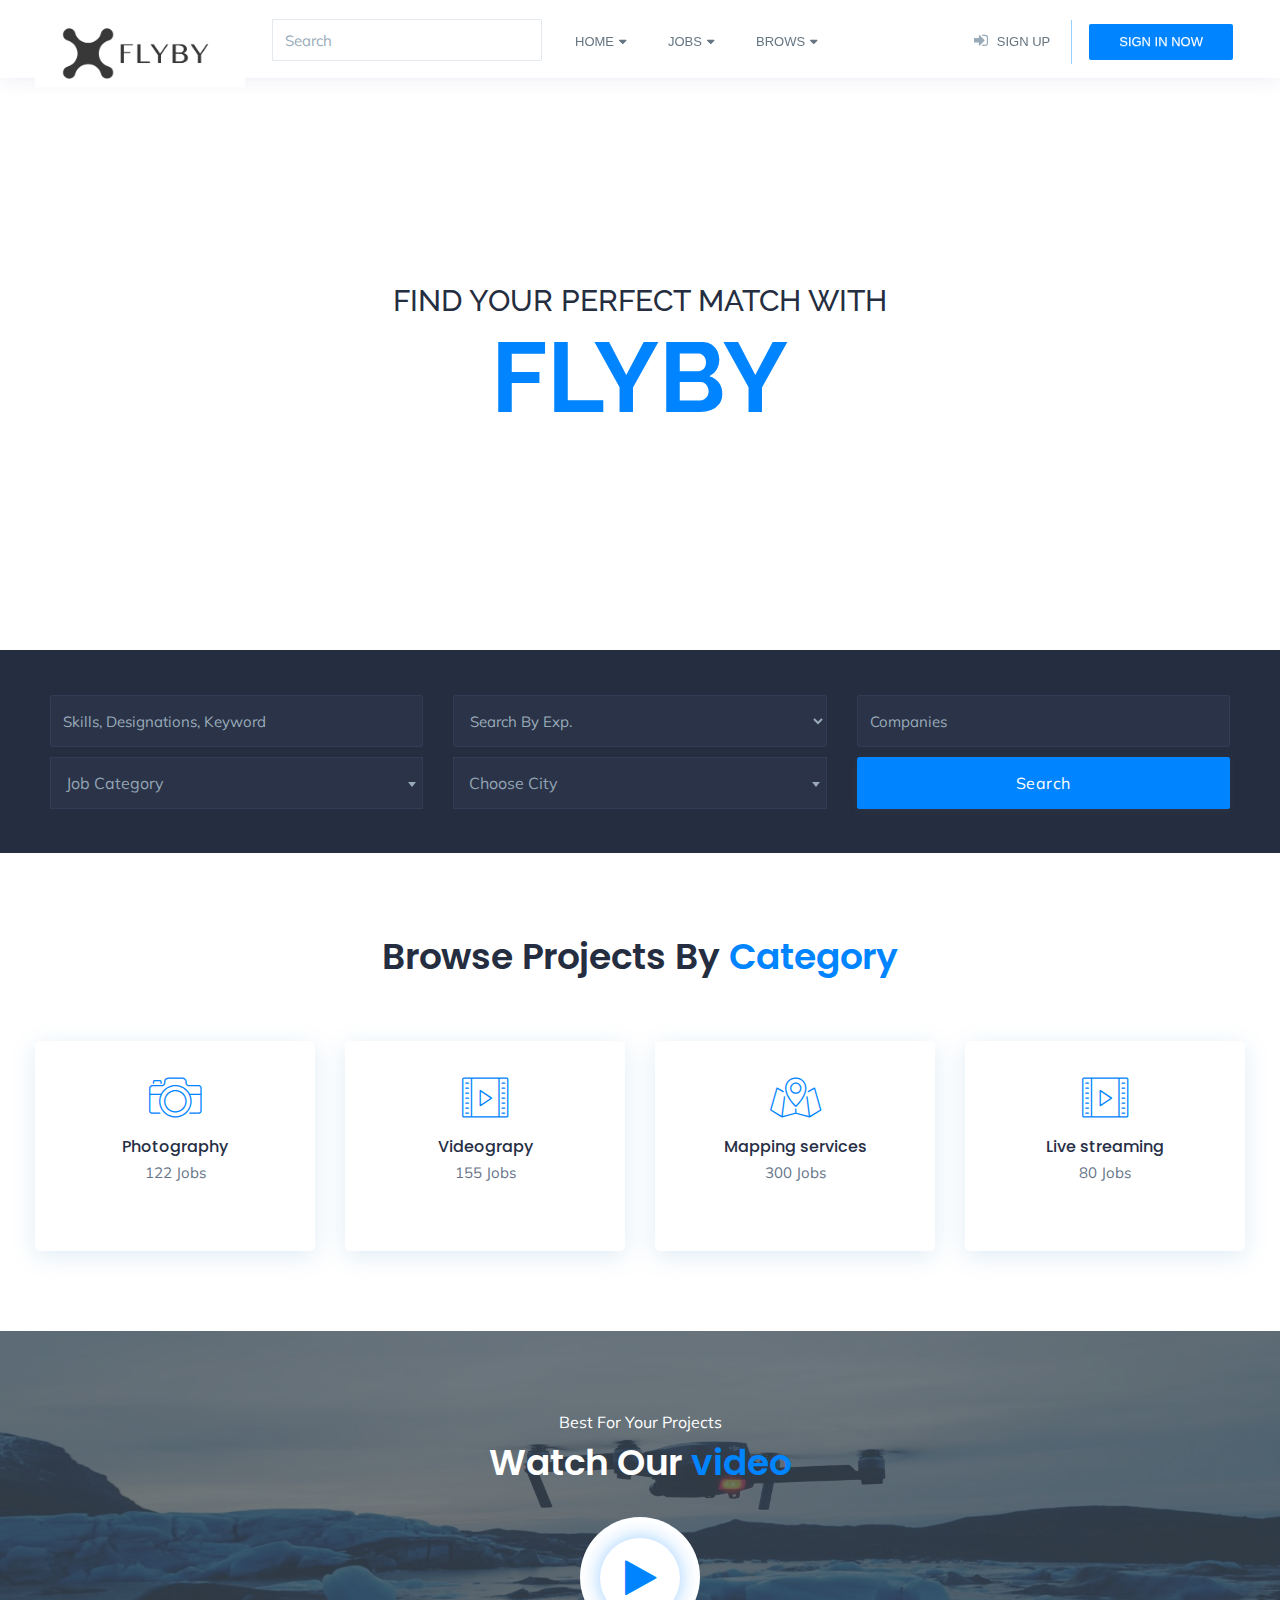
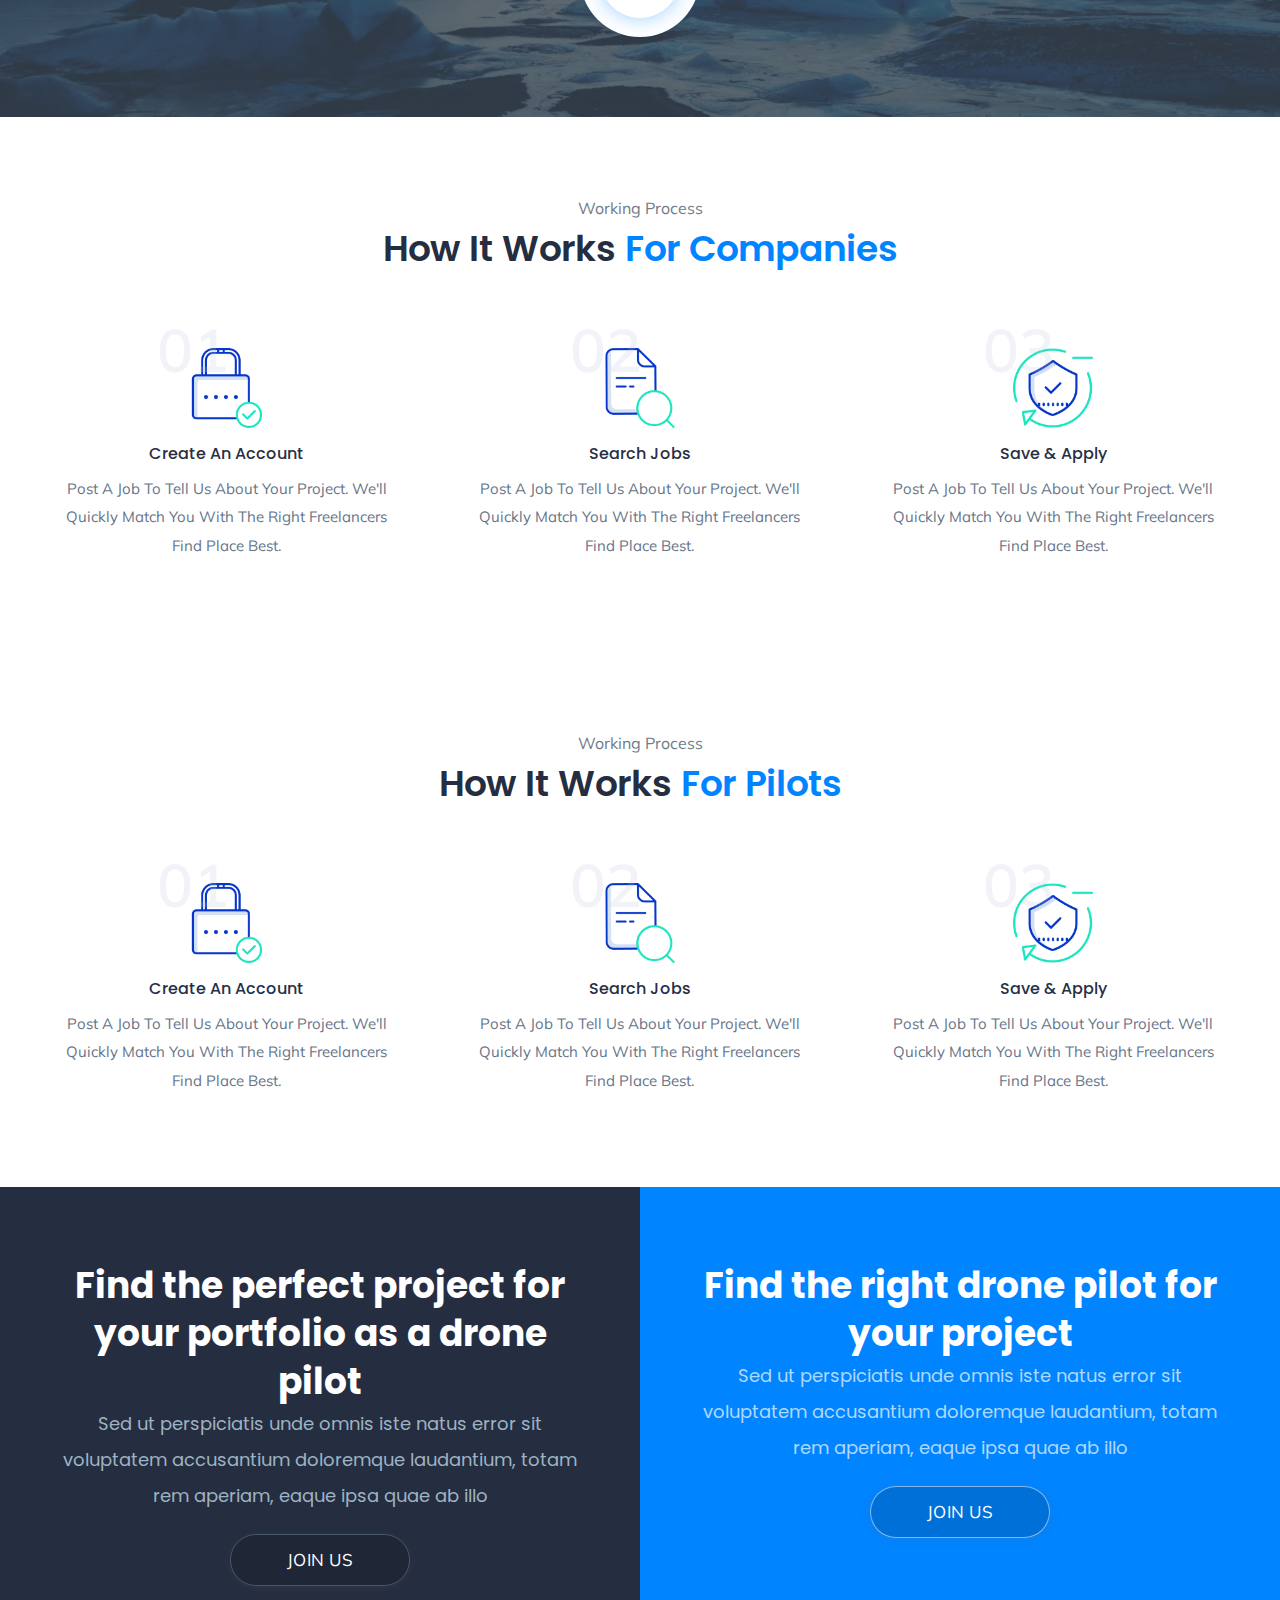
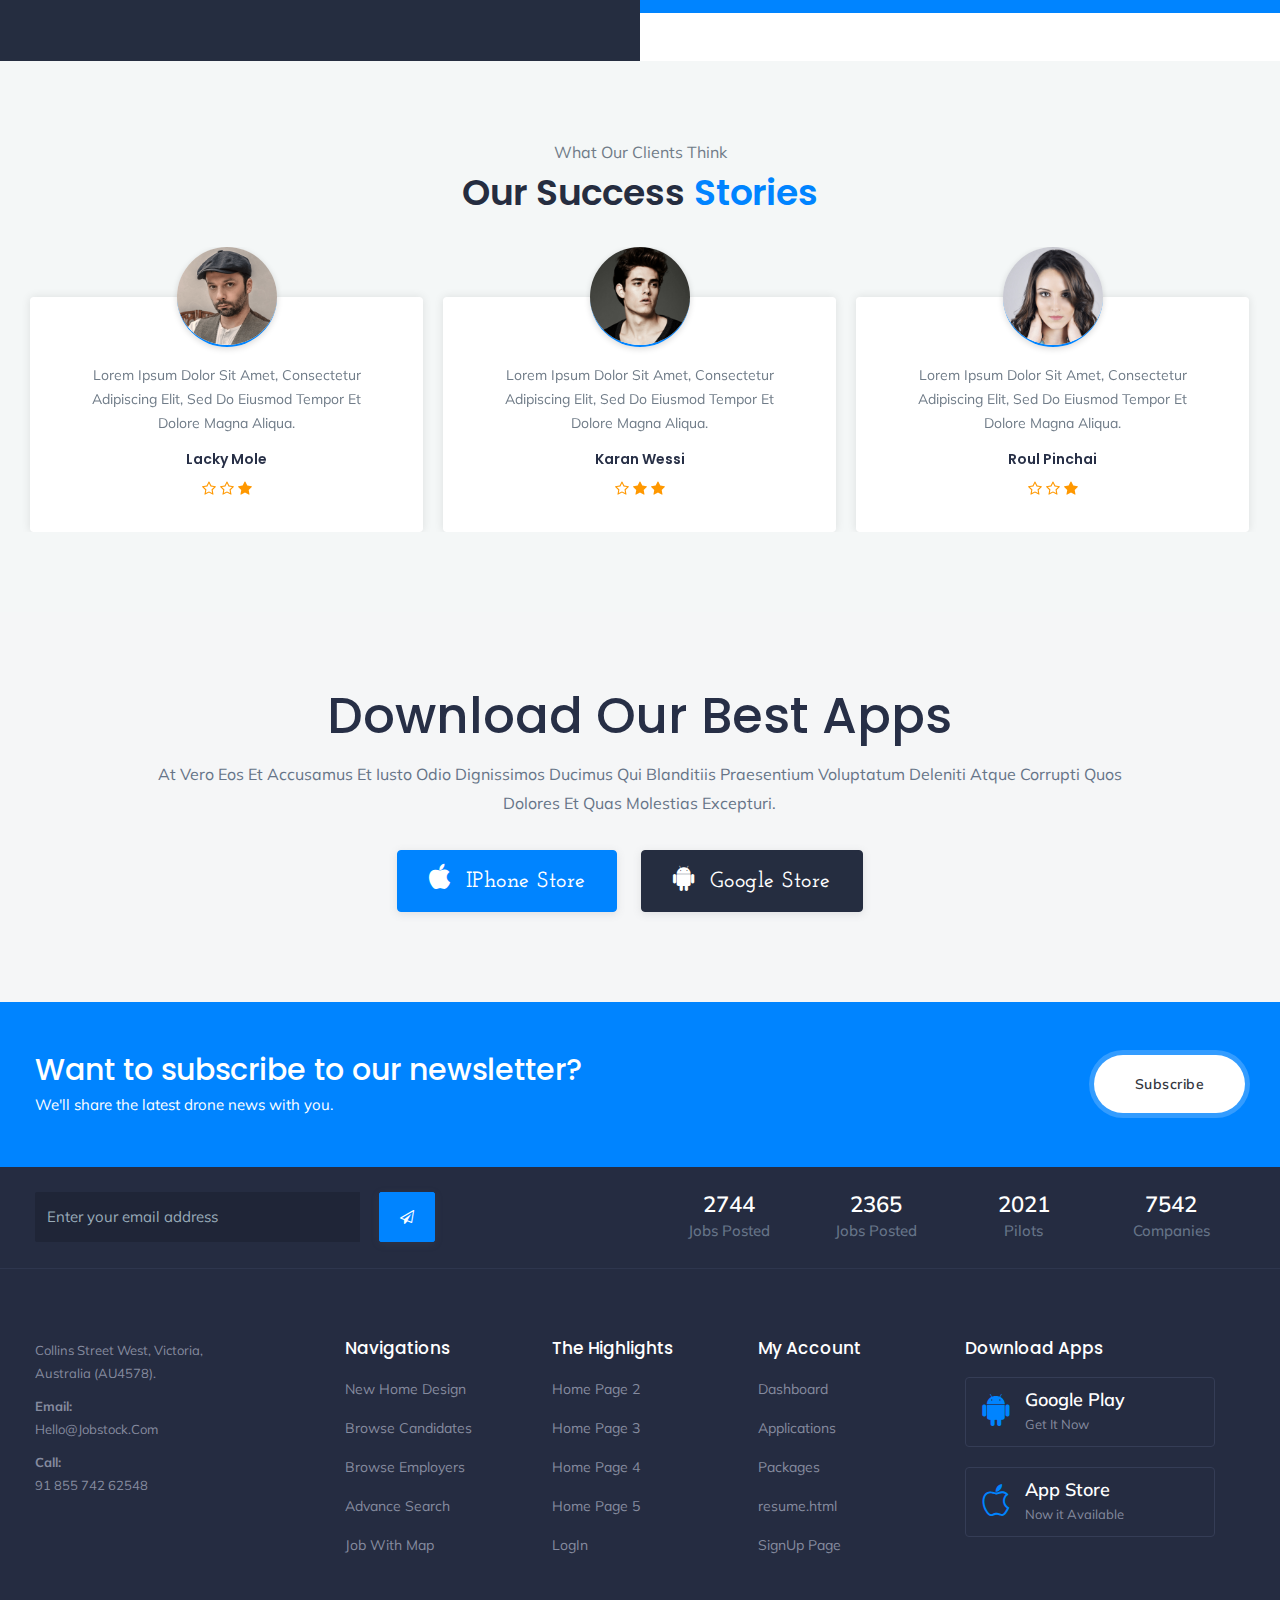
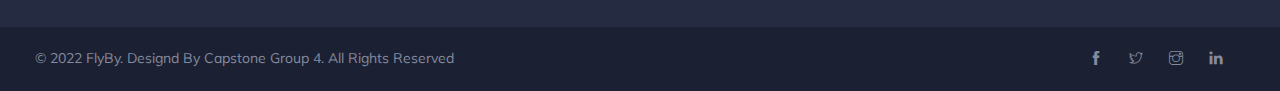
==== _html/Flyby_homepage.html @ d226b9eb "flyby pages" ====
<!doctype html>
<html lang="en">
<head>
	<!-- Basic Page Needs
	================================================== -->
	<title>Job Stock - Responsive Job Portal Bootstrap Template | ThemezHub</title>
	<meta charset="utf-8">
	<meta name="viewport" content="width=device-width, initial-scale=1, maximum-scale=1">

	<!-- CSS
	================================================== -->
	<link rel="stylesheet" href="assets/plugins/css/plugins.css">
    <link href="assets/css/style.css" rel="stylesheet">
	<link href="assets/css/colors/blue-style.css" rel="stylesheet">
	
</head>

	<body>
		<div class="Loader"></div>
		<div class="wrapper">  
			<!-- Start Navigation -->
			<nav class="navbar navbar-default navbar-fixed navbar-light white bootsnav">

				<div class="container">            
					<button type="button" class="navbar-toggle" data-toggle="collapse" data-target="#navbar-menu">
						<i class="fa fa-bars"></i>
					</button>
					<!-- Start Header Navigation -->
					<div class="navbar-header">
						<a class="navbar-brand" href="index.html">
							<img src="assets/img/flyby_logo.png" class="logo logo-display" alt="">
							<img src="assets/img/flyby_logo.png" class="logo logo-scrolled" alt="">
						</a>
					</div>

					<!-- Collect the nav links, forms, and other content for toggling -->
					<div class="collapse navbar-collapse" id="navbar-menu">
						<ul class="nav navbar-nav navbar-left" data-in="fadeInDown" data-out="fadeOutUp">
							<li class="active"><input type="text" class="form-control" placeholder="Search"></li>
							<li class="dropdown">
								<a href="login.html" class="dropdown-toggle" data-toggle="dropdown">Home</a>
								<ul class="dropdown-menu animated fadeOutUp">
									<li><a href="index.html">Home Page 1</a></li>
									<li><a href="index-2.html">Home Page 2</a></li>
									<li><a href="index-3.html">Home Page 3</a></li>
									<li><a href="index-4.html">Home Page 4</a></li>
									<li><a href="index-5.html">Home Page 5</a></li><li><a href="index-6.html">Home Page 6</a></li>
									<li><a href="freelancing.html">Freelancing</a></li>
								</ul>
							</li>
							<li class="dropdown">
								<a href="login.html" class="dropdown-toggle" data-toggle="dropdown">Jobs</a>
								<ul class="dropdown-menu animated fadeOutUp">
									
									<li class="dropdown">
										<a href="#" class="dropdown-toggle" data-toggle="dropdown">Job Listing</a>
										<ul class="dropdown-menu animated fadeOutUp">
											<li><a href="browse-jobs.html">Browse Jobs</a></li>
											<li><a href="browse-jobs-list.html">Browse Jobs With Sidebar</a></li>
											<li><a href="browse-jobs-grid.html">Job In Grid</a></li>
											<li><a href="search-new.html">Search Job</a></li>
											<li><a href="popular-jobs.html">Popular Jobs</a></li>
										</ul>
									</li>
									
									<li class="dropdown">
										<a href="#" class="dropdown-toggle" data-toggle="dropdown">Job Detail</a>
										<ul class="dropdown-menu animated fadeOutUp">
											<li><a href="job-detail-1.html">Job Detail 1</a></li>
											<li><a href="job-detail-2.html">Job Detail 2</a></li>
											<li><a href="job-detail-3.html">Job Detail 3</a></li>
											<li><a href="advance-search.html">Advance Search Job</a></li>
											<li><a href="advance-search-2.html">Advance Search Job 2</a></li>
										</ul>
									</li>
									
									<li><a href="job-with-map.html">Job With Map</a></li>
									<li><a href="register.html">SignUp Page</a></li>
									<li><a href="dashboard/index.html">Dashboard</a></li>									
								</ul>
							</li>
							
							<li class="dropdown megamenu-fw"><a href="#" class="dropdown-toggle" data-toggle="dropdown">Brows</a>
								<ul class="dropdown-menu megamenu-content" role="menu">
									<li>
										<div class="row">
											<div class="col-menu col-md-3">
												<h6 class="title">Main Pages</h6>
												<div class="content">
													<ul class="menu-col">
														<li><a href="login.html">New Login</a></li>
														<li><a href="signin-signup.html">Sign In / Sign Up</a></li>
														<li><a href="search-job.html">Search Job</a></li>
														<li><a href="accordion.html">Accordion</a></li>
														<li><a href="tab.html">Tab Style</a></li>
														<li><a href="blog.html">Blog</a></li>
														<li><a href="pricing.html">Pricing</a></li>
													</ul>
												</div>
											</div><!-- end col-3 -->
											<div class="col-menu col-md-3">
												<h6 class="title">For Candidate</h6>
												<div class="content">
													<ul class="menu-col">
														
														
														<li><a href="browse-candidate-list.html">Browse Candidates</a></li>
														<li><a href="manage-candidate.html">Browse Candidate</a></li>
														<li><a href="top-candidate.html">Top candidate</a></li>
														<li><a href="candidate-profile.html">Candidate Detail</a></li>
														<li><a href="candidate-detail.html">New Candidate Detail</a></li>
														<li><a href="browse-resume-grid.html">Browse Candidate Grid</a></li>
														<li><a href="browse-candidate-map.html">Browse Candidate With Map</a></li>
														<li><a href="browse-resume.html">Browse Resume</a></li>
																												
													</ul>
												</div>
											</div><!-- end col-3 -->
											<div class="col-menu col-md-3">
												<h6 class="title">For Employer</h6>
												<div class="content">
													<ul class="menu-col">
														<li><a href="browse-employer-list.html">Employer With Sidebar</a></li>
														<li><a href="browse-company.html">Browse Companies</a></li>
														<li><a href="company-detail.html">Company Detail</a></li>
														<li><a href="create-job.html">Create Job</a></li>
														<li><a href="create-company.html">Create Company</a></li>
														<li><a href="manage-company.html">Manage Company</a></li>
														<li><a href="manage-employee.html">Manage Employee</a></li>
														<li><a href="employer-profile.html">Employer Profile</a></li>
													</ul>
												</div>
											</div>    
											<div class="col-menu col-md-3">
												<h6 class="title">Extra Pages <span class="new-offer">New</span></h6>
												<div class="content">
													<ul class="menu-col">
														<li><a href="top-candidate-detail.html">Top Candidate detail</a></li>
														<li><a href="payment-methode.html">Payment Methode</a></li>
														<li><a href="new-login-signup.html">New LogIn / SignUp</a></li>
														<li><a href="top-candidate-2.html">Top candidate 2</a></li>
														<li><a href="premium-candidate.html">Premium Candidate</a></li>
														<li><a href="premium-candidate-detail.html">Premium Candidate Detail</a></li>
														<li><a href="contact.html">Get in Touch</a></li>
													</ul>
												</div>
											</div><!-- end col-3 -->
										</div><!-- end row -->
									</li>
								</ul>
							</li>
						</ul>
						<ul class="nav navbar-nav navbar-right" data-in="fadeInDown" data-out="fadeOutUp">
							<li><a href="register.html"><i class="fa fa-sign-in"></i>Sign Up</a></li>
							<li class="left-br"><a href="javascript:void(0)"  data-toggle="modal" data-target="#signup" class="signin">Sign In Now</a></li>
						</ul>
					</div><!-- /.navbar-collapse -->
				</div>   
			</nav>
			<!-- End Navigation -->
			<div class="clearfix"></div>
			

			<!-- Main Banner Section Start -->
			<div class="simple-banner" style="background-image:url(assets/img/FlyBy_banner4_size.jpg);">  
				<!-- Wrapper for carousel items -->
				<div class="container">
					<div class="simple-banner-caption">
							<div class="col-md-10 col-sm-10 col-md-offset-1 col-sm-offset-1 banner-text">
								<h3>Find your perfect match with</h3>
								<h1><span>FlyBy</span></h1>
							</div>
					</div>
				</div>
			</div>
			<div class="clearfix"></div>
			<!-- Main Banner Section End -->
			
			<!-- bottom form section start -->
			<section class="bottom-search-form">
				<div class="container">
					<form class="bt-form">
						<div class="col-md-4 col-sm-6">
							<input type="text" class="form-control" placeholder="Skills, Designations, Keyword">
						</div>
						<div class="col-md-4 col-sm-6">
							<select class="form-control">
							  <option>Search By Exp.</option>
							  <option>1 Year</option>
							  <option>2 Year</option>
							  <option>3 Year</option>
							  <option>4 Year</option>
							</select>
						</div>
						<div class="col-md-4 col-sm-6">
							<input type="text" class="form-control" id="joblist" placeholder="Companies">
						</div>
						<div class="col-md-4 col-sm-6">
							<select id="choose-category" class="form-control">
								<option>Job Category</option>
								<option>Education & Trainee</option>
								<option>Sales & Marketing</option>
								<option>Automotive Jobs</option>
								<option>Health & Medical</option>
								<option>Design & Development</option>
								<option>Book Services</option>
							</select>
						</div>
						<div class="col-md-4 col-sm-6">
							<select id="choose-city" class="form-control">
								<option>Choose City</option>
								<option>Chandigarh</option>
								<option>London</option>
								<option>England</option>
								<option>Pratapcity</option>
								<option>Ukrain</option>
								<option>Wilangana</option>
							</select>
						</div>
						<div class="col-md-4 col-sm-6">
							<button type="submit" class="btn btn-primary">Search</button>
						</div>
					</form>
				</div>
			</section>
			<!-- Bottom Search Form Section End -->
			
			<!-- Jobs By Category Start-->
			<section>
				<div class="container">
				
				  <div class="row">
						<div class="main-heading">
							<h2>Browse Projects By <span>Category</span></h2>
						</div>
				   </div>

				   <div class="row">
						
						<div class="col-md-3 col-sm-6">
							<div class="category-box" data-aos="fade-up">
								<div class="category-desc">
									<div class="category-icon">
										<i class="icon-camera" aria-hidden="true"></i>
										<i class="icon-camera abs-icon" aria-hidden="true"></i>
									</div>

									<div class="category-detail category-desc-text">
										<h4> <a href="browse-jobs-grid.html">Photography</a></h4>
										<p>122 Jobs</p>
									</div>
								</div>
							</div>
						</div>
						
						<div class="col-md-3 col-sm-6">
							<div class="category-box" data-aos="fade-up">
								<div class="category-desc">
									<div class="category-icon">
										<i class="icon-video" aria-hidden="true"></i>
										<i class="icon-video abs-icon" aria-hidden="true"></i>
									</div>

									<div class="category-detail category-desc-text">
										<h4> <a href="browse-jobs-grid.html">Videograpy</a></h4>
										<p>155 Jobs</p>
									</div>
								</div>
							</div>
						</div>
						
						<div class="col-md-3 col-sm-6">
							<div class="category-box" data-aos="fade-up">
								<div class="category-desc">
									<div class="category-icon">
										<i class="icon-map" aria-hidden="true"></i>
										<i class="icon-map abs-icon" aria-hidden="true"></i>
									</div>

									<div class="category-detail category-desc-text">
										<h4> <a href="browse-jobs-grid.html">Mapping services</a></h4>
										<p>300 Jobs</p>
									</div>
								</div>
							</div>
						</div>
						
						<div class="col-md-3 col-sm-6">
							<div class="category-box" data-aos="fade-up">
								<div class="category-desc">
									<div class="category-icon">
										<i class="icon-video" aria-hidden="true"></i>
										<i class="icon-video abs-icon" aria-hidden="true"></i>
									</div>

									<div class="category-detail category-desc-text">
										<h4> <a href="browse-jobs-grid.html">Live streaming</a></h4>
										<p>80 Jobs</p>
									</div>
								</div>
							</div>
						</div>
<!-- 						
						<div class="col-md-3 col-sm-6">
							<div class="category-box" data-aos="fade-up">
								<div class="category-desc">
									<div class="category-icon">
										<i class="icon-heart" aria-hidden="true"></i>
										<i class="icon-heart abs-icon" aria-hidden="true"></i>
									</div>

									<div class="category-detail category-desc-text">
										<h4> <a href="browse-jobs-grid.html">Healthcare</a></h4>
										<p>120 Jobs</p>
									</div>
								</div>
							</div>
						</div>
						
						<div class="col-md-3 col-sm-6">
							<div class="category-box" data-aos="fade-up">
								<div class="category-desc">
									<div class="category-icon">
										<i class="icon-wine" aria-hidden="true"></i>
										<i class="icon-wine abs-icon" aria-hidden="true"></i>
									</div>

									<div class="category-detail category-desc-text">
										<h4> <a href="browse-jobs-grid.html">Restaurant & Food</a></h4>
										<p>78 Jobs</p>
									</div>
								</div>
							</div>
						</div>
						
						<div class="col-md-3 col-sm-6">
							<div class="category-box" data-aos="fade-up">
								<div class="category-desc">
									<div class="category-icon">
										<i class="icon-map" aria-hidden="true"></i>
										<i class="icon-map abs-icon" aria-hidden="true"></i>
									</div>

									<div class="category-detail category-desc-text">
										<h4> <a href="browse-jobs-grid.html">Transportation</a></h4>
										<p>90 Jobs</p>
									</div>
								</div>
							</div>
						</div>
						
						<div class="col-md-3 col-sm-6">
							<div class="category-box" data-aos="fade-up">
								<div class="category-desc">
									<div class="category-icon">
										<i class="icon-desktop" aria-hidden="true"></i>
										<i class="icon-desktop abs-icon" aria-hidden="true"></i>
									</div>

									<div class="category-detail category-desc-text">
										<h4> <a href="browse-jobs-grid.html">Telecommunications</a></h4>
										<p>210 Jobs</p>
									</div>
								</div>
							</div>
						</div>
						 -->
					</div>
					
				</div>
			</section>
			<!-- Job By Category End-->
			
			<!-- video section Start -->
			<section class="video-sec dark" id="video" style="background-image:url(assets/img/FlyBy_banner_size.jpg);">
				<div class="container">
					<div class="row">
						<div class="main-heading">
							<p>Best For Your Projects</p>
							<h2>Watch Our <span>video</span></h2>
						</div>
					</div>
					<!--/row-->
					<div class="video-part">
						<a href="#" data-toggle="modal" data-target="#my-video" class="video-btn"><i class="fa fa-play"></i></a>
					</div>
				</div>
			</section>
			<!-- video section Start -->
			

			<!-- ====================== 1 How It Work ================= -->
			<section class="how-it-works">
				<div class="container">
					
					<div class="row" data-aos="fade-up">
						<div class="col-md-12">
							<div class="main-heading">
								<p>Working Process</p>
								<h2>How It Works <span>For Companies</span></h2>
							</div>
						</div>
					</div>
					
					<div class="row">
					
						<div class="col-md-4 col-sm-4">
							<div class="working-process">
								<span class="process-img">
									<img src="assets/img/step-1.png" class="img-responsive" alt="" />
									<span class="process-num">01</span>
								</span>
								<h4>Create An Account</h4>
								<p>Post a job to tell us about your project. We'll quickly match you with the right freelancers find place best.</p>
							</div>
						</div>
						
						<div class="col-md-4 col-sm-4">
							<div class="working-process">
								<span class="process-img">
									<img src="assets/img/step-2.png" class="img-responsive" alt="" />
									<span class="process-num">02</span>
								</span>
								<h4>Search Jobs</h4>
								<p>Post a job to tell us about your project. We'll quickly match you with the right freelancers find place best.</p>
							</div>
						</div>
						
						<div class="col-md-4 col-sm-4">
							<div class="working-process">
								<span class="process-img">
									<img src="assets/img/step-3.png" class="img-responsive" alt="" />
									<span class="process-num">03</span>
								</span>
								<h4>Save & Apply</h4>
								<p>Post a job to tell us about your project. We'll quickly match you with the right freelancers find place best.</p>
							</div>
						</div>
						
					</div>
					
				</div>
			</section>
			<div class="clearfix"></div>
			<!-- ====================== 1 How It Work END ================= -->
			
			<!-- ====================== 2 How It Work ================= -->
			<section class="how-it-works">
				<div class="container">
					
					<div class="row" data-aos="fade-up">
						<div class="col-md-12">
							<div class="main-heading">
								<p>Working Process</p>
								<h2>How It Works <span>For Pilots</span></h2>
							</div>
						</div>
					</div>
					
					<div class="row">
					
						<div class="col-md-4 col-sm-4">
							<div class="working-process">
								<span class="process-img">
									<img src="assets/img/step-1.png" class="img-responsive" alt="" />
									<span class="process-num">01</span>
								</span>
								<h4>Create An Account</h4>
								<p>Post a job to tell us about your project. We'll quickly match you with the right freelancers find place best.</p>
							</div>
						</div>
						
						<div class="col-md-4 col-sm-4">
							<div class="working-process">
								<span class="process-img">
									<img src="assets/img/step-2.png" class="img-responsive" alt="" />
									<span class="process-num">02</span>
								</span>
								<h4>Search Jobs</h4>
								<p>Post a job to tell us about your project. We'll quickly match you with the right freelancers find place best.</p>
							</div>
						</div>
						
						<div class="col-md-4 col-sm-4">
							<div class="working-process">
								<span class="process-img">
									<img src="assets/img/step-3.png" class="img-responsive" alt="" />
									<span class="process-num">03</span>
								</span>
								<h4>Save & Apply</h4>
								<p>Post a job to tell us about your project. We'll quickly match you with the right freelancers find place best.</p>
							</div>
						</div>
						
					</div>
					
				</div>
			</section>
			<div class="clearfix"></div>
			<!-- ====================== 2 How It Work END ================= -->

			<!-- start Call To Action section -->
			<div class="clearfix"></div>
			<section class="call-to-act">
				<div class="container-fluid">
				
					<div class="col-md-6 col-sm-6 no-padd bl-dark">
						<div class="call-to-act-caption">
							<h2>Find the perfect project for your portfolio as a drone pilot</h2>
							<h3>Sed ut perspiciatis unde omnis iste natus error sit voluptatem accusantium doloremque laudantium, totam rem aperiam, eaque ipsa quae ab illo</h3>
							<a href="#" class="btn bat-call-to-act">Join Us</a>
						</div>
					</div>
					
					<div class="col-md-6 col-sm-6 no-padd gr-dark">
						<div class="call-to-act-caption">
							<h2>Find the right drone pilot for your project</h2>
							<h3>Sed ut perspiciatis unde omnis iste natus error sit voluptatem accusantium doloremque laudantium, totam rem aperiam, eaque ipsa quae ab illo</h3>
							<a href="#" class="btn bat-call-to-act">Join Us</a>
						</div>
					</div>
					
				</div>
			</section>
			<!-- Call To Action section End -->

			<!-- start testimonial section -->
			<div class="clearfix"></div>
			<section class="testimonial" id="testimonial">
				<div class="container">
					<div class="row">
						<div class="main-heading">
							<p>What Our Clients Think</p>
							<h2>Our Success <span>Stories</span></h2>
						</div>
					</div>
					<!--/row-->
					
					<div class="row">
						<div id="client-testimonial-slider" class="owl-carousel">
							<div class="client-testimonial">
								<div class="pic">
									<img src="assets/img/can-1.png" alt="">
								</div>
								<p class="client-description">
									Lorem ipsum dolor sit amet, consectetur adipiscing elit, sed do eiusmod tempor et dolore magna aliqua.
								</p>
								<h3 class="client-testimonial-title">Lacky Mole</h3>
								<ul class="client-testimonial-rating">
									<li class="fa fa-star-o"></li>
									<li class="fa fa-star-o"></li>
									<li class="fa fa-star"></li>
								</ul>
							</div>

							<div class="client-testimonial">
								<div class="pic">
									<img src="assets/img/can-2.png" alt="">
								</div>
								<p class="client-description">
									Lorem ipsum dolor sit amet, consectetur adipiscing elit, sed do eiusmod tempor et dolore magna aliqua.
								</p>
								<h3 class="client-testimonial-title">Karan Wessi</h3>
								<ul class="client-testimonial-rating">
									<li class="fa fa-star-o"></li>
									<li class="fa fa-star"></li>
									<li class="fa fa-star"></li>
								</ul>
							</div>
							
							<div class="client-testimonial">
								<div class="pic">
									<img src="assets/img/can-3.png" alt="">
								</div>
								<p class="client-description">
									Lorem ipsum dolor sit amet, consectetur adipiscing elit, sed do eiusmod tempor et dolore magna aliqua.
								</p>
								<h3 class="client-testimonial-title">Roul Pinchai</h3>
								<ul class="client-testimonial-rating">
									<li class="fa fa-star-o"></li>
									<li class="fa fa-star-o"></li>
									<li class="fa fa-star"></li>
								</ul>
							</div>
							
							<div class="client-testimonial">
								<div class="pic">
									<img src="assets/img/can-4.png" alt="">
								</div>
								<p class="client-description">
									Lorem ipsum dolor sit amet, consectetur adipiscing elit, sed do eiusmod tempor et dolore magna aliqua.
								</p>
								<h3 class="client-testimonial-title">Adam Jinna</h3>
								<ul class="client-testimonial-rating">
									<li class="fa fa-star-o"></li>
									<li class="fa fa-star-o"></li>
									<li class="fa fa-star"></li>
								</ul>
							</div>
						</div>
					</div>
				</div>
			</section>
			<!-- testimonial section End -->
		

			<!-- Download app Section Start -->
			<section class="download-app gray-bg">
				<div class="container text-center">
					<div class="row">
						<div class="col-md-10 col-sm-10 col-md-offset-1 col-sm-offset-1">
							<div class="app-content">
								<h2>Download Our Best Apps</h2>
								<p>At vero eos et accusamus et iusto odio dignissimos ducimus qui blanditiis praesentium voluptatum deleniti atque corrupti quos dolores et quas molestias excepturi.</p>
								<a href="#" class="btn call-btn"><i class="fa fa-apple"></i>iPhone Store</a>
								<a href="#" class="btn call-btn gps"><i class="fa fa-android"></i>Google Store</a>
							</div>
						</div>
					</div>
					<!--/row-->
				</div>
			</section>
			<div class="clearfix"></div>
			<!-- Download app Section End -->
			
			<!-- ============================ Call To Action ================================== -->
			<section class="theme-bg call-to-act-wrap">
				<div class="container">
					<div class="row">
						<div class="col-lg-12">
							
							<div class="call-to-act">
								<div class="call-to-act-head">
									<h3>Want to subscribe to our newsletter?</h3>
									<span>We'll share the latest drone news with you.</span>
								</div>
								<a href="#" class="btn btn-call-to-act">Subscribe</a>
							</div>
							
						</div>
					</div>
				</div>
			</section>
			<!-- ============================ Call To Action End ================================== -->
			
			<!-- ============================ Before Footer ================================== -->
			<div class="before-footer">
				<div class="container">
					<div class="row">
						
						<div class="col-md-6 col-sm-6">
							<div class="jb4-form-fields">
								<div class="input-group">
								  <input type="email" class="form-control" placeholder="Enter your email address">
								  <span class="input-group-btn">
									<button class="btn theme-bg" type="submit"><span class="fa fa-paper-plane-o"></span></button>
								  </span>
								</div>
							</div>
						</div>
						
						<div class="col-md-6 col-sm-6 hill">
							<ul class="job stock-facts">
								<li><span>2744</span></br>Jobs Posted</li>
								<li><span>2365</span></br>Jobs Posted</li>
								<li><span>2021</span></br>Pilots</li>
								<li><span>7542</span></br>Companies</li>
							</ul>
						</div>
						
					</div>
				</div>
			</div>
			<!-- ============================ Before Footer ================================== -->
			
			<!-- ============================ Footer Start ================================== -->
			<footer class="dark-footer skin-dark-footer">
				<div>
					<div class="container">
						<div class="row">
							
							<div class="col-lg-3 col-md-3">
								<div class="footer-widget">
									
									<div class="footer-add">
										<p>Collins Street West, Victoria,</br> Australia (AU4578).</p>
										<p><strong>Email:</strong></br>hello@jobstock.com</p>
										<p><strong>Call:</strong></br>91 855 742 62548</p>
									</div>
									
								</div>
							</div>		
							<div class="col-lg-2 col-md-2">
								<div class="footer-widget">
									<h4 class="widget-title">Navigations</h4>
									<ul class="footer-menu">
										<li><a href="home-6.html">New Home Design</a></li>
										<li><a href="browse-candidate-list.html">Browse Candidates</a></li>
										<li><a href="browse-employer-list.html">Browse Employers</a></li>
										<li><a href="advance-search-2.html">Advance Search</a></li>
										<li><a href="checkout.html">Job With Map</a></li>
									</ul>
								</div>
							</div>
									
							<div class="col-lg-2 col-md-2">
								<div class="footer-widget">
									<h4 class="widget-title">The Highlights</h4>
									<ul class="footer-menu">
										<li><a href="index-2.html">Home Page 2</a></li>
										<li><a href="index-3.html">Home Page 3</a></li>
										<li><a href="index-4.html">Home Page 4</a></li>
										<li><a href="index-5.html">Home Page 5</a></li>
										<li><a href="login.html">LogIn</a></li>
									</ul>
								</div>
							</div>
							
							<div class="col-lg-2 col-md-2">
								<div class="footer-widget">
									<h4 class="widget-title">My Account</h4>
									<ul class="footer-menu">
										<li><a href="candidate-dashboard.html">Dashboard</a></li>
										<li><a href="applications.html">Applications</a></li>
										<li><a href="packages.html">Packages</a></li>
										<li><a href="candidate-resume.html">resume.html</a></li>
										<li><a href="register.html">SignUp Page</a></li>
									</ul>
								</div>
							</div>
							
							<div class="col-lg-3 col-md-3">
								<div class="footer-widget">
									<h4 class="widget-title">Download Apps</h4>
									<a href="#" class="other-store-link">
										<div class="other-store-app">
											<div class="os-app-icon">
												<i class="ti-android theme-cl"></i>
											</div>
											<div class="os-app-caps">
												Google Play
												<span>Get It Now</span>
											</div>
										</div>
									</a>
									<a href="#" class="other-store-link">
										<div class="other-store-app">
											<div class="os-app-icon">
												<i class="ti-apple theme-cl"></i>
											</div>
											<div class="os-app-caps">
												App Store
												<span>Now it Available</span>
											</div>
										</div>
									</a>
								</div>
							</div>
							
						</div>
					</div>
				</div>
				
				<div class="footer-bottom">
					<div class="container">
						<div class="row align-items-center">
							
							<div class="col-lg-6 col-md-6">
								<p class="mb-0">© 2022 FlyBy. Designd By <a href="#">Capstone group 4.</a> All Rights Reserved</p>
							</div>
							
							<div class="col-lg-6 col-md-6 text-right">
								<ul class="footer-bottom-social">
									<li><a href="#"><i class="ti-facebook"></i></a></li>
									<li><a href="#"><i class="ti-twitter"></i></a></li>
									<li><a href="#"><i class="ti-instagram"></i></a></li>
									<li><a href="#"><i class="ti-linkedin"></i></a></li>
								</ul>
							</div>
							
						</div>
					</div>
				</div>
			</footer>
			<!-- ============================ Footer End ================================== -->
			
			<!-- Signin Window Code -->
			<div class="modal fade" id="signup" tabindex="-1" role="dialog" aria-labelledby="myModalLabel2" aria-hidden="true">
				<div class="modal-dialog">
					<div class="modal-content">
						<div class="modal-body">
							
							<div class="new-logwrap">
						
								<div class="form-group">
									<label>Username</label>
									<div class="input-with-icon">
										<input type="text" class="form-control" placeholder="Enter Your Username">
										<i class="theme-cl ti-user"></i>
									</div>
								</div>
								
								<div class="form-group">
									<label>Email</label>
									<div class="input-with-icon">
										<input type="email" class="form-control" placeholder="Enter Your Email">
										<i class="theme-cl ti-email"></i>
									</div>
								</div>
								
								<div class="form-group">
									<label>Password</label>
									<div class="input-with-icon">
										<input type="password" class="form-control" placeholder="Enter Your Password">
										<i class="theme-cl ti-lock"></i>
									</div>
								</div>
								
								<div class="form-groups">
									<button type="submit" class="btn btn-primary theme-bg full-width">Register</button>
								</div>
								
								<div class="forget-account text-center">
									<a class="theme-cl" href="#">Forget Password?</a>
								</div>
								
								<div class="social-devider">
									<span class="line"></span>
									<span class="circle">Or</span>
								</div>
								
								<div class="social-login row">
									
									<div class="col-md-6">
										<a href="#" class="jb-btn-icon social-login-facebook"><i class="fa fa-facebook"></i>Facebook</a>
									</div>
									
									<div class="col-md-6">
										<a href="#" class="jb-btn-icon social-login-google"><i class="fa fa-google-plus"></i>Google</a>
									</div>
									
									<div class="col-md-6">
										<a href="#" class="jb-btn-icon social-login-twitter"><i class="fa fa-twitter"></i>Twitter</a>
									</div>
									
									<div class="col-md-6">
										<a href="#" class="jb-btn-icon social-login-linkedin"><i class="fa fa-linkedin"></i>Linkedin</a>
									</div>
									
								</div>
								
								<div class="register-account text-center">
									Don't have an account? <a class="theme-cl" href="register.html">Register</a>
								</div>
								
							</div>
							
						</div>
						</div>
				</div>
			</div>   
			<!-- End Signin Window -->
			
			<!-- Scripts
			================================================== -->
			<script type="text/javascript" src="assets/plugins/js/jquery.min.js"></script>
			<script type="text/javascript" src="assets/plugins/js/viewportchecker.js"></script>
			<script type="text/javascript" src="assets/plugins/js/bootstrap.min.js"></script>
			<script type="text/javascript" src="assets/plugins/js/bootsnav.js"></script>
			<script type="text/javascript" src="assets/plugins/js/select2.min.js"></script>
			<script type="text/javascript" src="assets/plugins/js/wysihtml5-0.3.0.js"></script>
			<script type="text/javascript" src="assets/plugins/js/bootstrap-wysihtml5.js"></script>
			<script type="text/javascript" src="assets/plugins/js/datedropper.min.js"></script>
			<script type="text/javascript" src="assets/plugins/js/dropzone.js"></script>
			<script type="text/javascript" src="assets/plugins/js/loader.js"></script>
			<script type="text/javascript" src="assets/plugins/js/owl.carousel.min.js"></script>
			<script type="text/javascript" src="assets/plugins/js/slick.min.js"></script>
			<script type="text/javascript" src="assets/plugins/js/gmap3.min.js"></script>
			<script type="text/javascript" src="assets/plugins/js/jquery.easy-autocomplete.min.js"></script>
			<!-- Custom Js -->
			<script src="assets/js/custom.js"></script><script type="text/javascript" src="assets/plugins/js/counterup.min.js"></script>
			
		</div>
	</body>
</html>
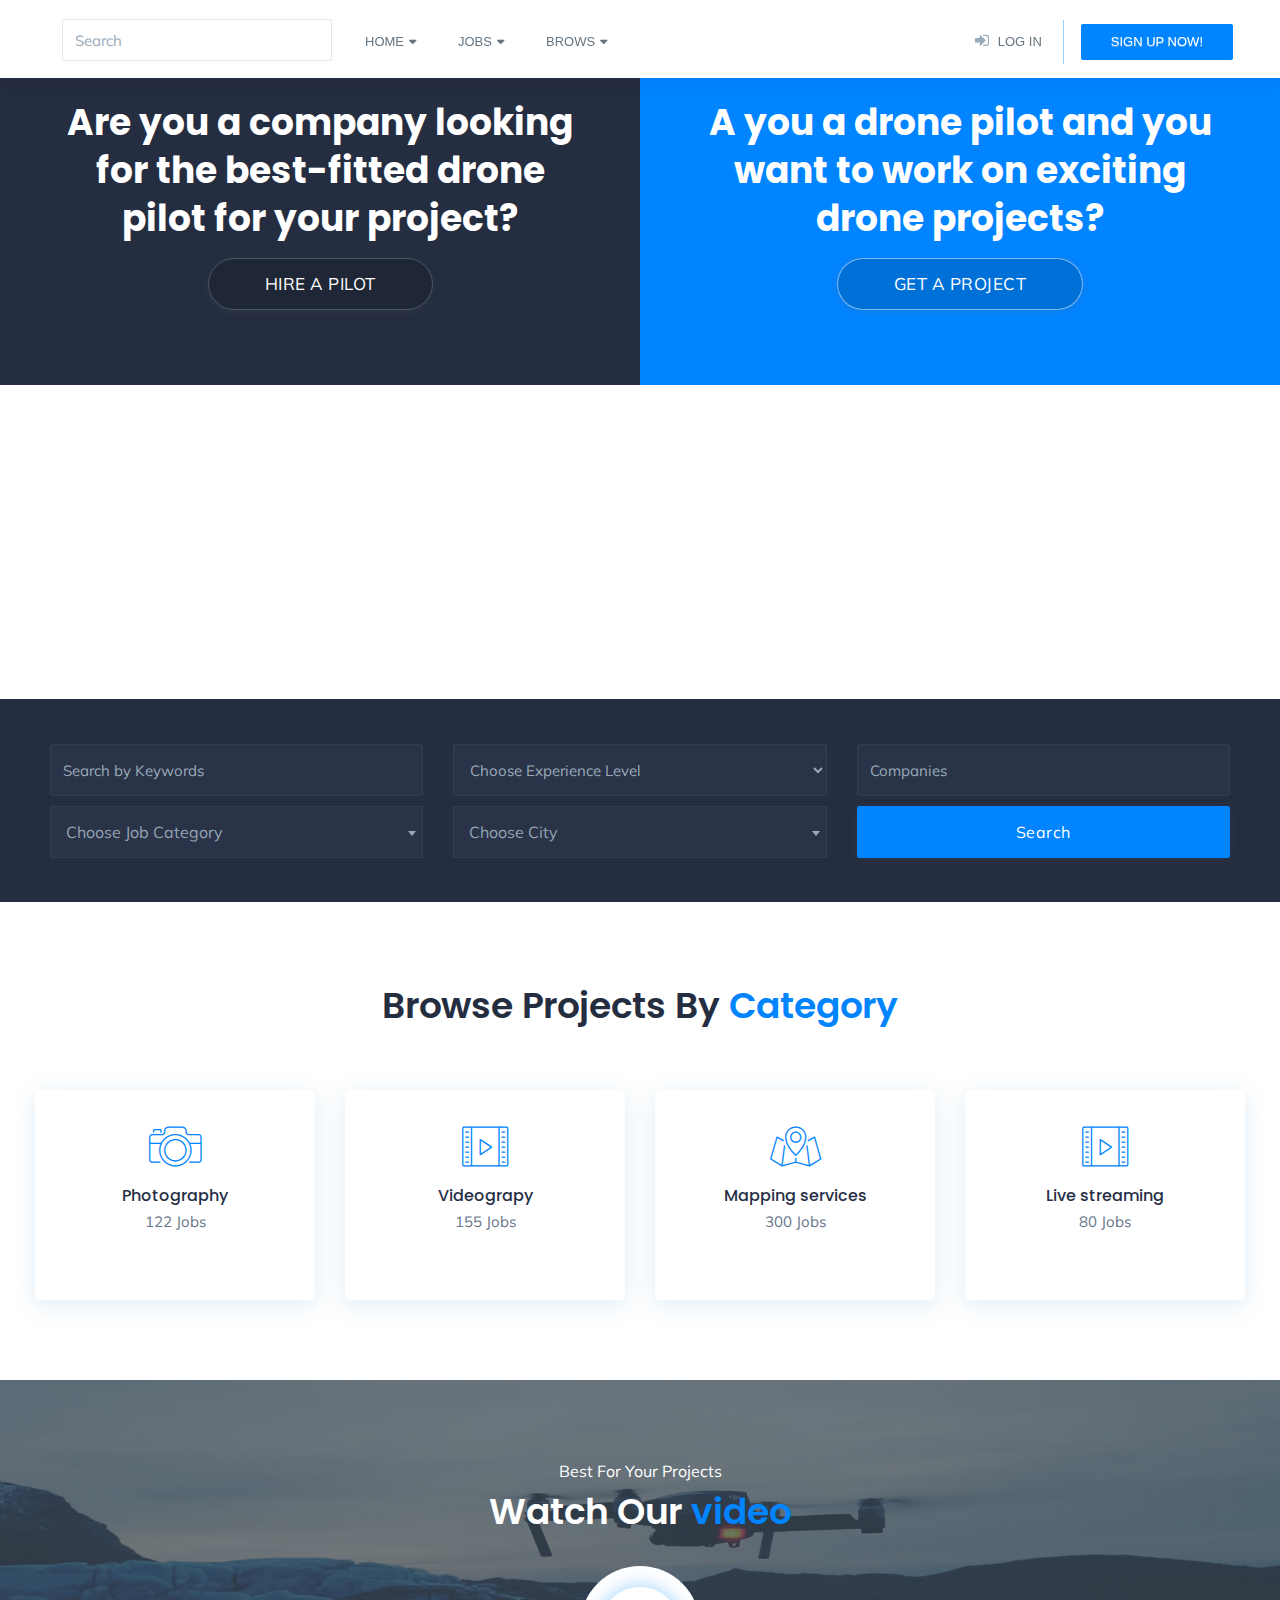
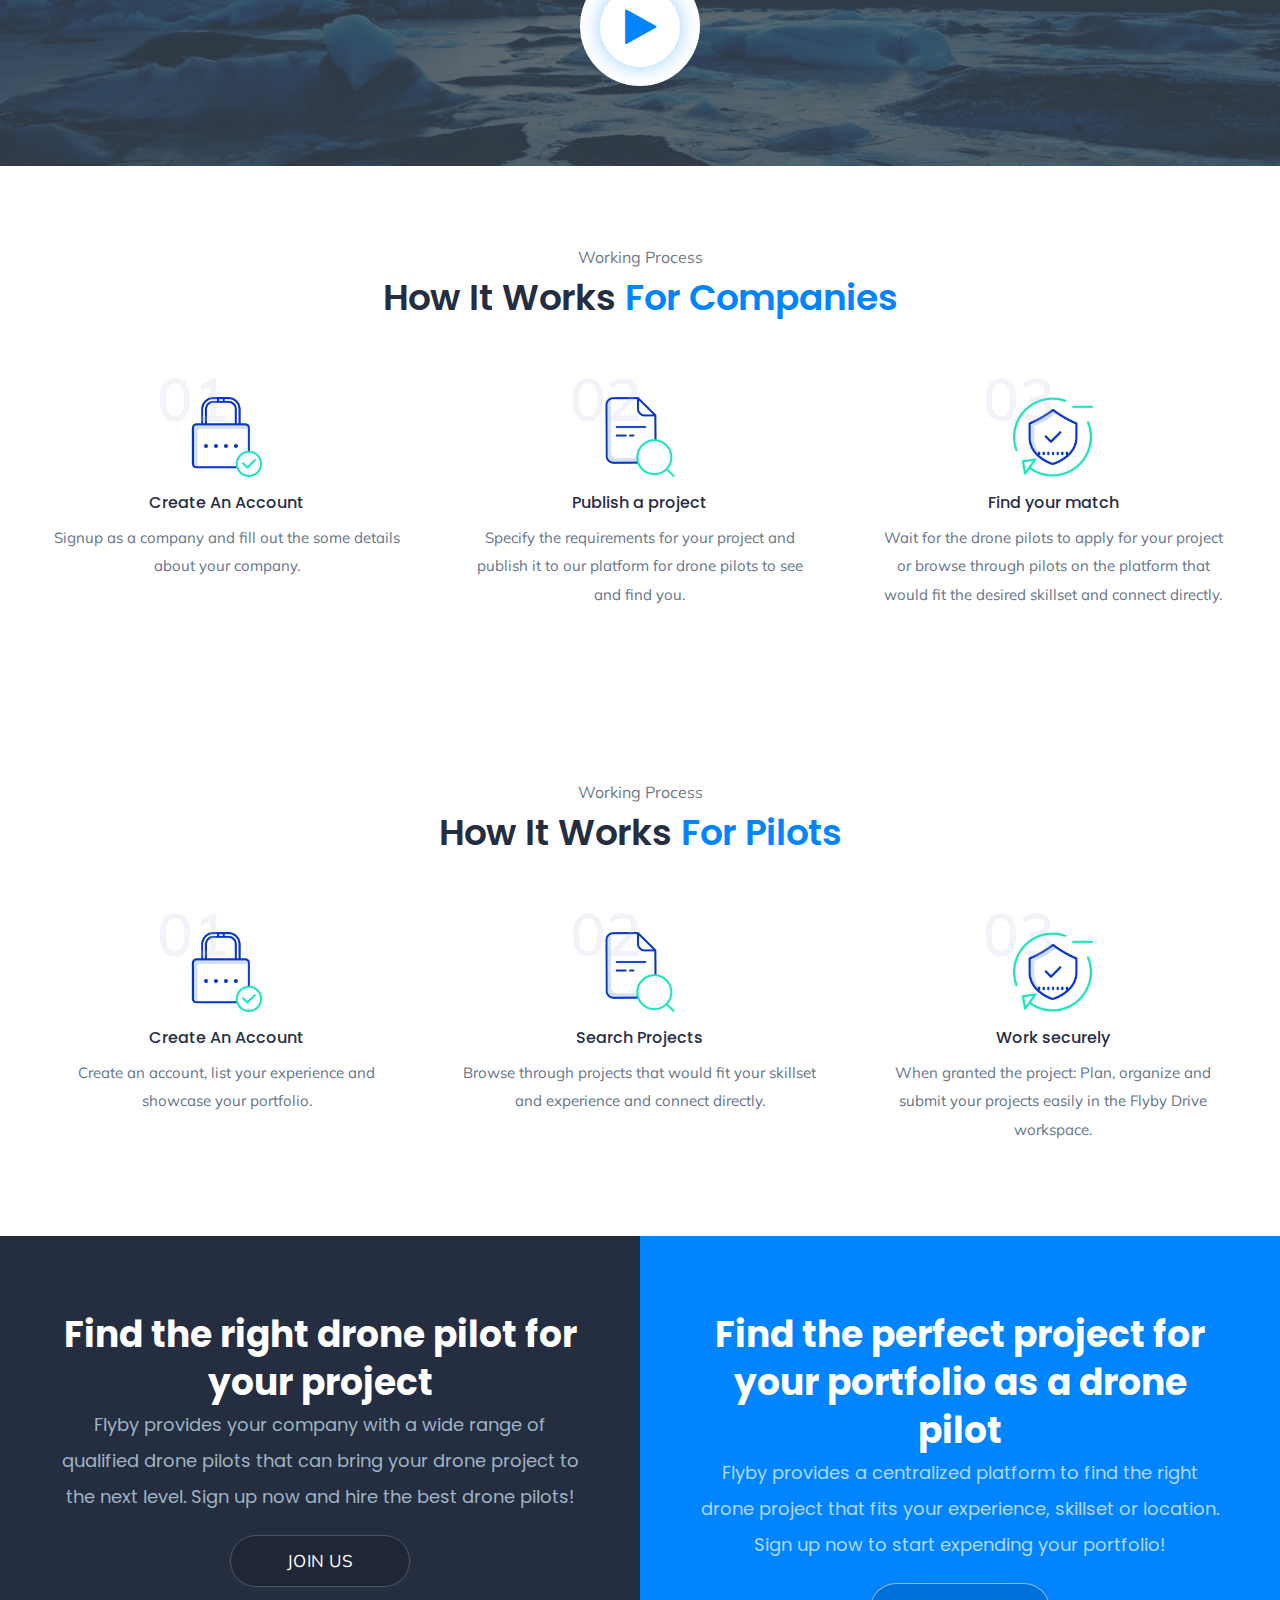
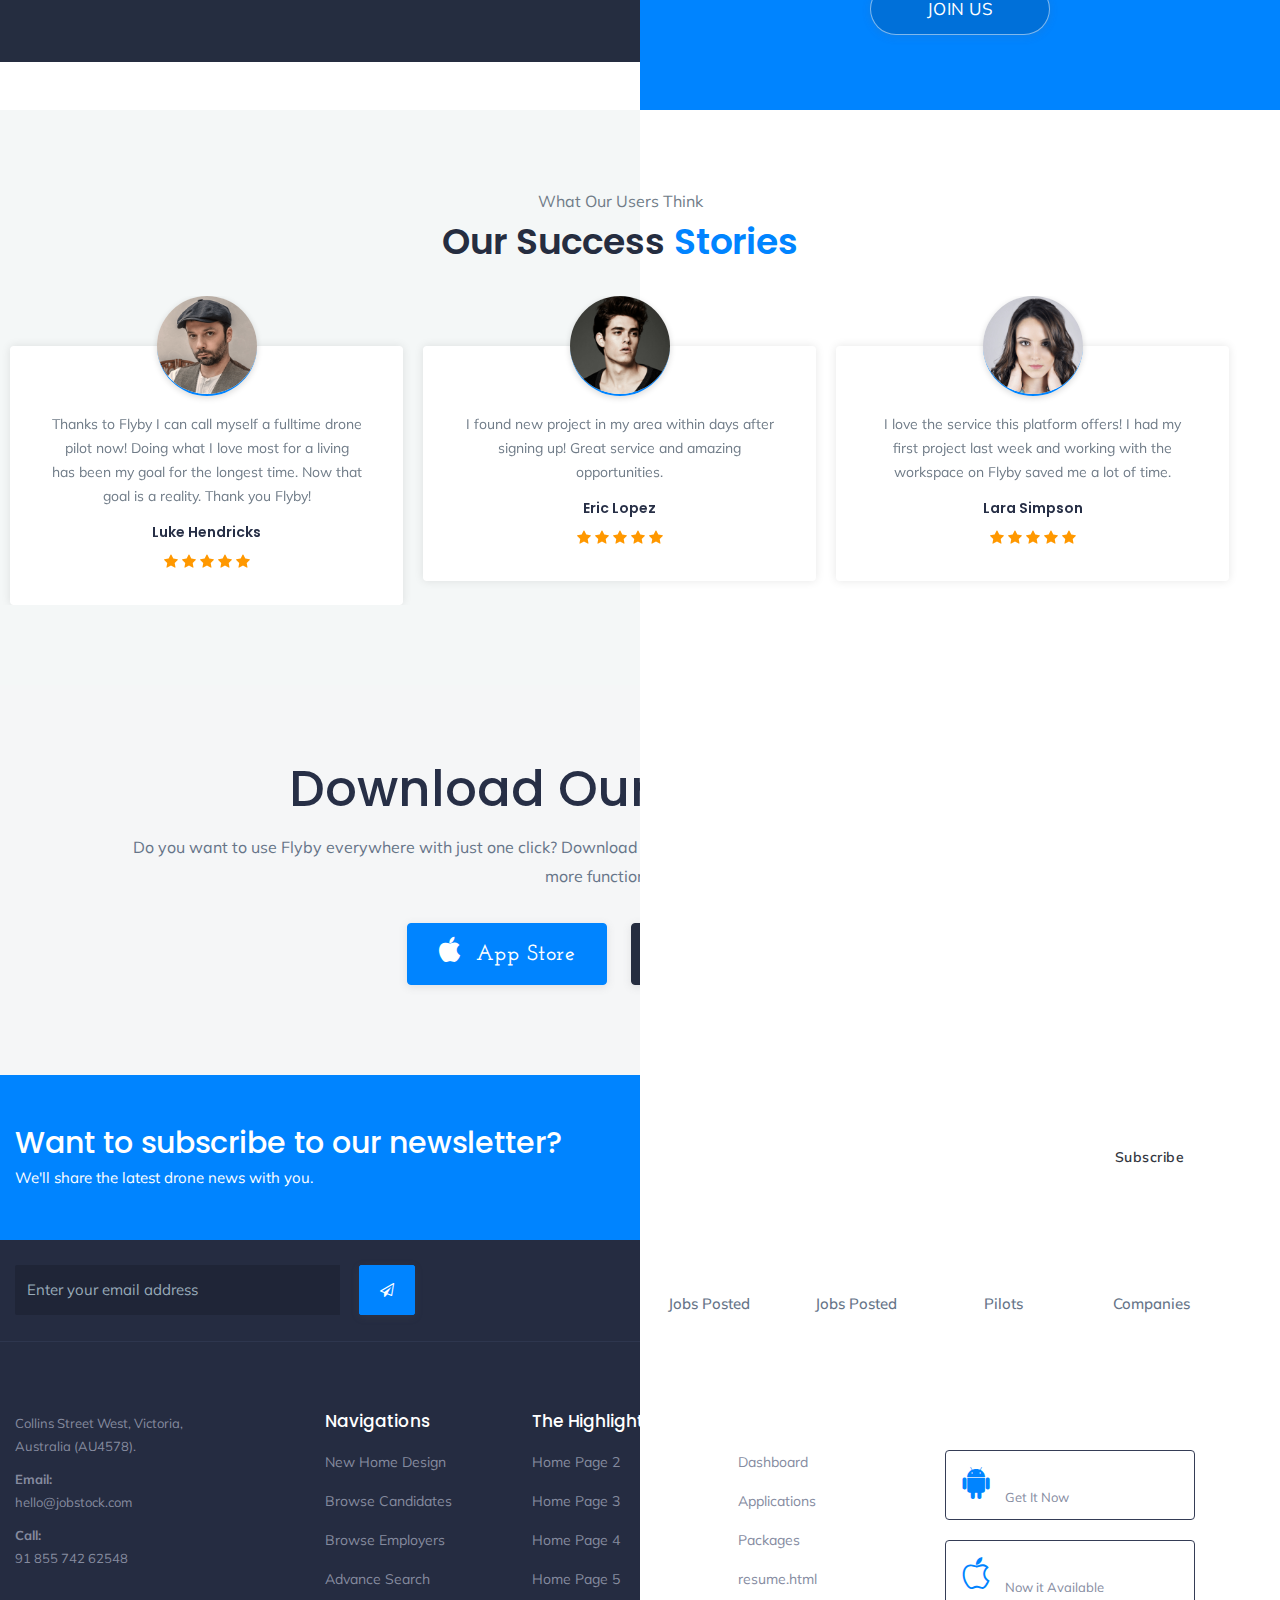
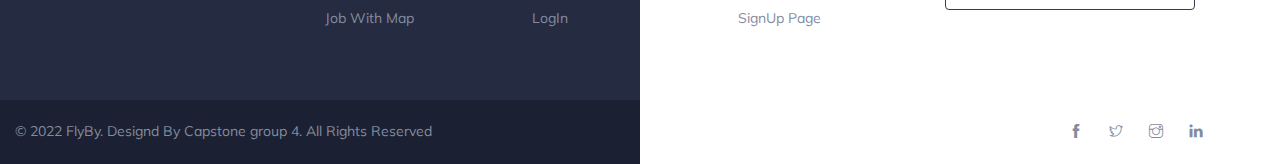
==== commit 4487130e: "new version" ====
--- a/_html/Flyby_homepage.html
+++ b/_html/Flyby_homepage.html
@@ -28,8 +28,8 @@
 					<!-- Start Header Navigation -->
 					<div class="navbar-header">
 						<a class="navbar-brand" href="index.html">
-							<img src="assets/img/flyby_logo.png" class="logo logo-display" alt="">
-							<img src="assets/img/flyby_logo.png" class="logo logo-scrolled" alt="">
+							<!-- <img src="assets/img/flyby_logo.png" class="logo logo-display" alt="">
+							<img src="assets/img/flyby_logo.png" class="logo logo-scrolled" alt=""> -->
 						</a>
 					</div>
 
@@ -151,8 +151,8 @@
 							</li>
 						</ul>
 						<ul class="nav navbar-nav navbar-right" data-in="fadeInDown" data-out="fadeOutUp">
-							<li><a href="register.html"><i class="fa fa-sign-in"></i>Sign Up</a></li>
-							<li class="left-br"><a href="javascript:void(0)"  data-toggle="modal" data-target="#signup" class="signin">Sign In Now</a></li>
+							<li><a href="register.html"><i class="fa fa-sign-in"></i>Log in</a></li>
+							<li class="left-br"><a href="javascript:void(0)"  data-toggle="modal" data-target="#signup" class="signin">Sign up now!</a></li>
 						</ul>
 					</div><!-- /.navbar-collapse -->
 				</div>   
@@ -161,10 +161,10 @@
 			<div class="clearfix"></div>
 			
 
-			<!-- Main Banner Section Start -->
-			<div class="simple-banner" style="background-image:url(assets/img/FlyBy_banner4_size.jpg);">  
+			<!-- Main Banner Section Start --> -->
+			<!-- <div class="simple-banner" style="background-image:url(assets/img/FlyBy_banner4_size.jpg);">   -->
 				<!-- Wrapper for carousel items -->
-				<div class="container">
+				<!-- <div class="container">
 					<div class="simple-banner-caption">
 							<div class="col-md-10 col-sm-10 col-md-offset-1 col-sm-offset-1 banner-text">
 								<h3>Find your perfect match with</h3>
@@ -173,23 +173,49 @@
 					</div>
 				</div>
 			</div>
+			<div class="clearfix"></div> -->
+			<!-- Main Banner Section End -->
+
+
+			<!-- start Call To Action section -->
 			<div class="clearfix"></div>
-			<!-- Main Banner Section End -->
+			<section class="call-to-act">
+				<div class="container-fluid container-sizing">
+				
+					<div class="col-md-6 col-sm-6 no-padd bl-dark">
+						<div class="call-to-act-caption">
+							<h2>Are you a company looking for the best-fitted drone pilot for your project? </h2>
+							<!-- <h3>Flyby provides your company with a wide range of qualified drone pilots that can bring your drone project to the next level. </h3> -->
+							<a href="#" class="btn bat-call-to-act">Hire a pilot</a>
+						</div>
+					</div>
+					
+					<div class="col-md-6 col-sm-6 no-padd gr-dark">
+						<div class="call-to-act-caption">
+							<h2>A you a drone pilot and you want to work on exciting drone projects?</h2>
+							<!-- <h3>Flyby provides a centralized platform to find the right drone project that fits your experience, skillset or location. Sign up now to start expending your portfolio. </h3> -->
+							<a href="#" class="btn bat-call-to-act">Get a project</a>
+						</div>
+					</div>
+					
+				</div>
+			</section>
+			<!-- Call To Action section End
 			
 			<!-- bottom form section start -->
 			<section class="bottom-search-form">
 				<div class="container">
 					<form class="bt-form">
 						<div class="col-md-4 col-sm-6">
-							<input type="text" class="form-control" placeholder="Skills, Designations, Keyword">
+							<input type="text" class="form-control" placeholder="Search by Keywords">
 						</div>
 						<div class="col-md-4 col-sm-6">
 							<select class="form-control">
-							  <option>Search By Exp.</option>
+							  <option>Choose Experience Level</option>
 							  <option>1 Year</option>
-							  <option>2 Year</option>
-							  <option>3 Year</option>
-							  <option>4 Year</option>
+							  <option>2 Years</option>
+							  <option>3 Years</option>
+							  <option>4 Years</option>
 							</select>
 						</div>
 						<div class="col-md-4 col-sm-6">
@@ -197,24 +223,25 @@
 						</div>
 						<div class="col-md-4 col-sm-6">
 							<select id="choose-category" class="form-control">
-								<option>Job Category</option>
-								<option>Education & Trainee</option>
-								<option>Sales & Marketing</option>
-								<option>Automotive Jobs</option>
-								<option>Health & Medical</option>
-								<option>Design & Development</option>
-								<option>Book Services</option>
+								<option>Choose Job Category</option>
+								<option>Photography</option>
+								<option>Videography</option>
+								<option>Mapping Services</option>
+								<option>Live Streaming</option>
+								<option>Agriculture</option>
+								<option>Maintenance</option>
+								<!-- <option>Book Services</option> -->
 							</select>
 						</div>
 						<div class="col-md-4 col-sm-6">
 							<select id="choose-city" class="form-control">
 								<option>Choose City</option>
-								<option>Chandigarh</option>
+								<option>Madrid</option>
 								<option>London</option>
-								<option>England</option>
-								<option>Pratapcity</option>
-								<option>Ukrain</option>
-								<option>Wilangana</option>
+								<option>Warsaw</option>
+								<option>Amsterdam</option>
+								<option>Rome</option>
+								<option>Zurich</option>
 							</select>
 						</div>
 						<div class="col-md-4 col-sm-6">
@@ -411,7 +438,7 @@
 									<span class="process-num">01</span>
 								</span>
 								<h4>Create An Account</h4>
-								<p>Post a job to tell us about your project. We'll quickly match you with the right freelancers find place best.</p>
+								<p>Signup as a company and fill out the some details about your company. </p>
 							</div>
 						</div>
 						
@@ -421,8 +448,9 @@
 									<img src="assets/img/step-2.png" class="img-responsive" alt="" />
 									<span class="process-num">02</span>
 								</span>
-								<h4>Search Jobs</h4>
-								<p>Post a job to tell us about your project. We'll quickly match you with the right freelancers find place best.</p>
+								<h4>Publish a project</h4>
+								<p>Specify the requirements for your project and publish it to our platform for drone pilots to see and find you.
+								</p>
 							</div>
 						</div>
 						
@@ -432,8 +460,8 @@
 									<img src="assets/img/step-3.png" class="img-responsive" alt="" />
 									<span class="process-num">03</span>
 								</span>
-								<h4>Save & Apply</h4>
-								<p>Post a job to tell us about your project. We'll quickly match you with the right freelancers find place best.</p>
+								<h4>Find your match</h4>
+								<p>Wait for the drone pilots to apply for your project or browse through pilots on the platform that would fit the desired skillset and connect directly.</p>
 							</div>
 						</div>
 						
@@ -466,7 +494,7 @@
 									<span class="process-num">01</span>
 								</span>
 								<h4>Create An Account</h4>
-								<p>Post a job to tell us about your project. We'll quickly match you with the right freelancers find place best.</p>
+								<p>Create an account, list your experience and showcase your portfolio. </p>
 							</div>
 						</div>
 						
@@ -476,8 +504,8 @@
 									<img src="assets/img/step-2.png" class="img-responsive" alt="" />
 									<span class="process-num">02</span>
 								</span>
-								<h4>Search Jobs</h4>
-								<p>Post a job to tell us about your project. We'll quickly match you with the right freelancers find place best.</p>
+								<h4>Search Projects</h4>
+								<p>Browse through projects that would fit your skillset and experience and connect directly. </p>
 							</div>
 						</div>
 						
@@ -487,8 +515,8 @@
 									<img src="assets/img/step-3.png" class="img-responsive" alt="" />
 									<span class="process-num">03</span>
 								</span>
-								<h4>Save & Apply</h4>
-								<p>Post a job to tell us about your project. We'll quickly match you with the right freelancers find place best.</p>
+								<h4>Work securely </h4>
+								<p>When granted the project: Plan, organize and submit your projects easily in the Flyby Drive workspace.</p>
 							</div>
 						</div>
 						
@@ -506,16 +534,16 @@
 				
 					<div class="col-md-6 col-sm-6 no-padd bl-dark">
 						<div class="call-to-act-caption">
-							<h2>Find the perfect project for your portfolio as a drone pilot</h2>
-							<h3>Sed ut perspiciatis unde omnis iste natus error sit voluptatem accusantium doloremque laudantium, totam rem aperiam, eaque ipsa quae ab illo</h3>
+							<h2>Find the right drone pilot for your project</h2>
+							<h3>Flyby provides your company with a wide range of qualified drone pilots that can bring your drone project to the next level. Sign up now and hire the best drone pilots!</h3>
 							<a href="#" class="btn bat-call-to-act">Join Us</a>
 						</div>
 					</div>
 					
 					<div class="col-md-6 col-sm-6 no-padd gr-dark">
 						<div class="call-to-act-caption">
-							<h2>Find the right drone pilot for your project</h2>
-							<h3>Sed ut perspiciatis unde omnis iste natus error sit voluptatem accusantium doloremque laudantium, totam rem aperiam, eaque ipsa quae ab illo</h3>
+							<h2>Find the perfect project for your portfolio as a drone pilot</h2>
+							<h3>Flyby provides a centralized platform to find the right drone project that fits your experience, skillset or location. Sign up now to start expending your portfolio!</h3>
 							<a href="#" class="btn bat-call-to-act">Join Us</a>
 						</div>
 					</div>
@@ -523,6 +551,8 @@
 				</div>
 			</section>
 			<!-- Call To Action section End -->
+
+			<div class="col-md-6 col-sm-6 no-padd bl-dark">
 
 			<!-- start testimonial section -->
 			<div class="clearfix"></div>
@@ -530,7 +560,7 @@
 				<div class="container">
 					<div class="row">
 						<div class="main-heading">
-							<p>What Our Clients Think</p>
+							<p>What Our Users Think</p>
 							<h2>Our Success <span>Stories</span></h2>
 						</div>
 					</div>
@@ -543,12 +573,14 @@
 									<img src="assets/img/can-1.png" alt="">
 								</div>
 								<p class="client-description">
-									Lorem ipsum dolor sit amet, consectetur adipiscing elit, sed do eiusmod tempor et dolore magna aliqua.
+									Thanks to Flyby I can call myself a fulltime drone pilot now! Doing what I love most for a living has been my goal for the longest time. Now that goal is a reality. Thank you Flyby!
 								</p>
-								<h3 class="client-testimonial-title">Lacky Mole</h3>
+								<h3 class="client-testimonial-title">Luke Hendricks</h3>
 								<ul class="client-testimonial-rating">
-									<li class="fa fa-star-o"></li>
-									<li class="fa fa-star-o"></li>
+									<li class="fa fa-star"></li>
+									<li class="fa fa-star"></li>
+									<li class="fa fa-star"></li>
+									<li class="fa fa-star"></li>
 									<li class="fa fa-star"></li>
 								</ul>
 							</div>
@@ -558,11 +590,13 @@
 									<img src="assets/img/can-2.png" alt="">
 								</div>
 								<p class="client-description">
-									Lorem ipsum dolor sit amet, consectetur adipiscing elit, sed do eiusmod tempor et dolore magna aliqua.
+									I found new project in my area within days after signing up! Great service and amazing opportunities.
 								</p>
-								<h3 class="client-testimonial-title">Karan Wessi</h3>
+								<h3 class="client-testimonial-title">Eric Lopez</h3>
 								<ul class="client-testimonial-rating">
-									<li class="fa fa-star-o"></li>
+									<li class="fa fa-star"></li>
+									<li class="fa fa-star"></li>
+									<li class="fa fa-star"></li>
 									<li class="fa fa-star"></li>
 									<li class="fa fa-star"></li>
 								</ul>
@@ -573,12 +607,14 @@
 									<img src="assets/img/can-3.png" alt="">
 								</div>
 								<p class="client-description">
-									Lorem ipsum dolor sit amet, consectetur adipiscing elit, sed do eiusmod tempor et dolore magna aliqua.
+									I love the service this platform offers! I had my first project last week and working with the workspace on Flyby saved me a lot of time.
 								</p>
-								<h3 class="client-testimonial-title">Roul Pinchai</h3>
+								<h3 class="client-testimonial-title">Lara Simpson</h3>
 								<ul class="client-testimonial-rating">
-									<li class="fa fa-star-o"></li>
-									<li class="fa fa-star-o"></li>
+									<li class="fa fa-star"></li>
+									<li class="fa fa-star"></li>
+									<li class="fa fa-star"></li>
+									<li class="fa fa-star"></li>
 									<li class="fa fa-star"></li>
 								</ul>
 							</div>
@@ -588,12 +624,14 @@
 									<img src="assets/img/can-4.png" alt="">
 								</div>
 								<p class="client-description">
-									Lorem ipsum dolor sit amet, consectetur adipiscing elit, sed do eiusmod tempor et dolore magna aliqua.
+									Our company used to have a hard time finding drone pilots for projects that were in different locations in Europe. Flyby made our life a lot easier!
 								</p>
-								<h3 class="client-testimonial-title">Adam Jinna</h3>
+								<h3 class="client-testimonial-title">Adam Naaktgeboren</h3>
 								<ul class="client-testimonial-rating">
-									<li class="fa fa-star-o"></li>
-									<li class="fa fa-star-o"></li>
+									<li class="fa fa-star"></li>
+									<li class="fa fa-star"></li>
+									<li class="fa fa-star"></li>
+									<li class="fa fa-star"></li>
 									<li class="fa fa-star"></li>
 								</ul>
 							</div>
@@ -610,10 +648,10 @@
 					<div class="row">
 						<div class="col-md-10 col-sm-10 col-md-offset-1 col-sm-offset-1">
 							<div class="app-content">
-								<h2>Download Our Best Apps</h2>
-								<p>At vero eos et accusamus et iusto odio dignissimos ducimus qui blanditiis praesentium voluptatum deleniti atque corrupti quos dolores et quas molestias excepturi.</p>
-								<a href="#" class="btn call-btn"><i class="fa fa-apple"></i>iPhone Store</a>
-								<a href="#" class="btn call-btn gps"><i class="fa fa-android"></i>Google Store</a>
+								<h2>Download Our App Today!</h2>
+								<p>Do you want to use Flyby everywhere with just one click? Download our app to enjoy our Flyby mobile native application with even more functionalities! </p>
+								<a href="#" class="btn call-btn"><i class="fa fa-apple"></i>App Store</a>
+								<a href="#" class="btn call-btn gps"><i class="fa fa-android"></i>Android</a>
 							</div>
 						</div>
 					</div>
--- a/_html/assets/css/style.css
+++ b/_html/assets/css/style.css
@@ -133,6 +133,10 @@
     background:url(../img/loader.gif) center no-repeat #ffffff;
 }
 
+.container-sizing{
+    height: 75vh !important;
+}
+
 /* ==========================================================================
 General Setting
 ========================================================================== */
@@ -163,7 +167,7 @@
 h4 { font-size: 16px;}
 p {
     position: relative;
-    text-transform: capitalize;
+    /* text-transform: capitalize; */
     line-height: 23px;
     -webkit-transition: .2s ease-in;
     -moz-transition: .2s ease-in;
@@ -606,7 +610,7 @@
 	border-color:#e2e5e8 !important;
 }
 html body .br-default{
-	border-color:#283447 !important;#e2e5e8
+	border-color:#283447 !important;
 }
 /*------------ Global Settings: Status BG Style --------------*/
 html body .bg-online{
